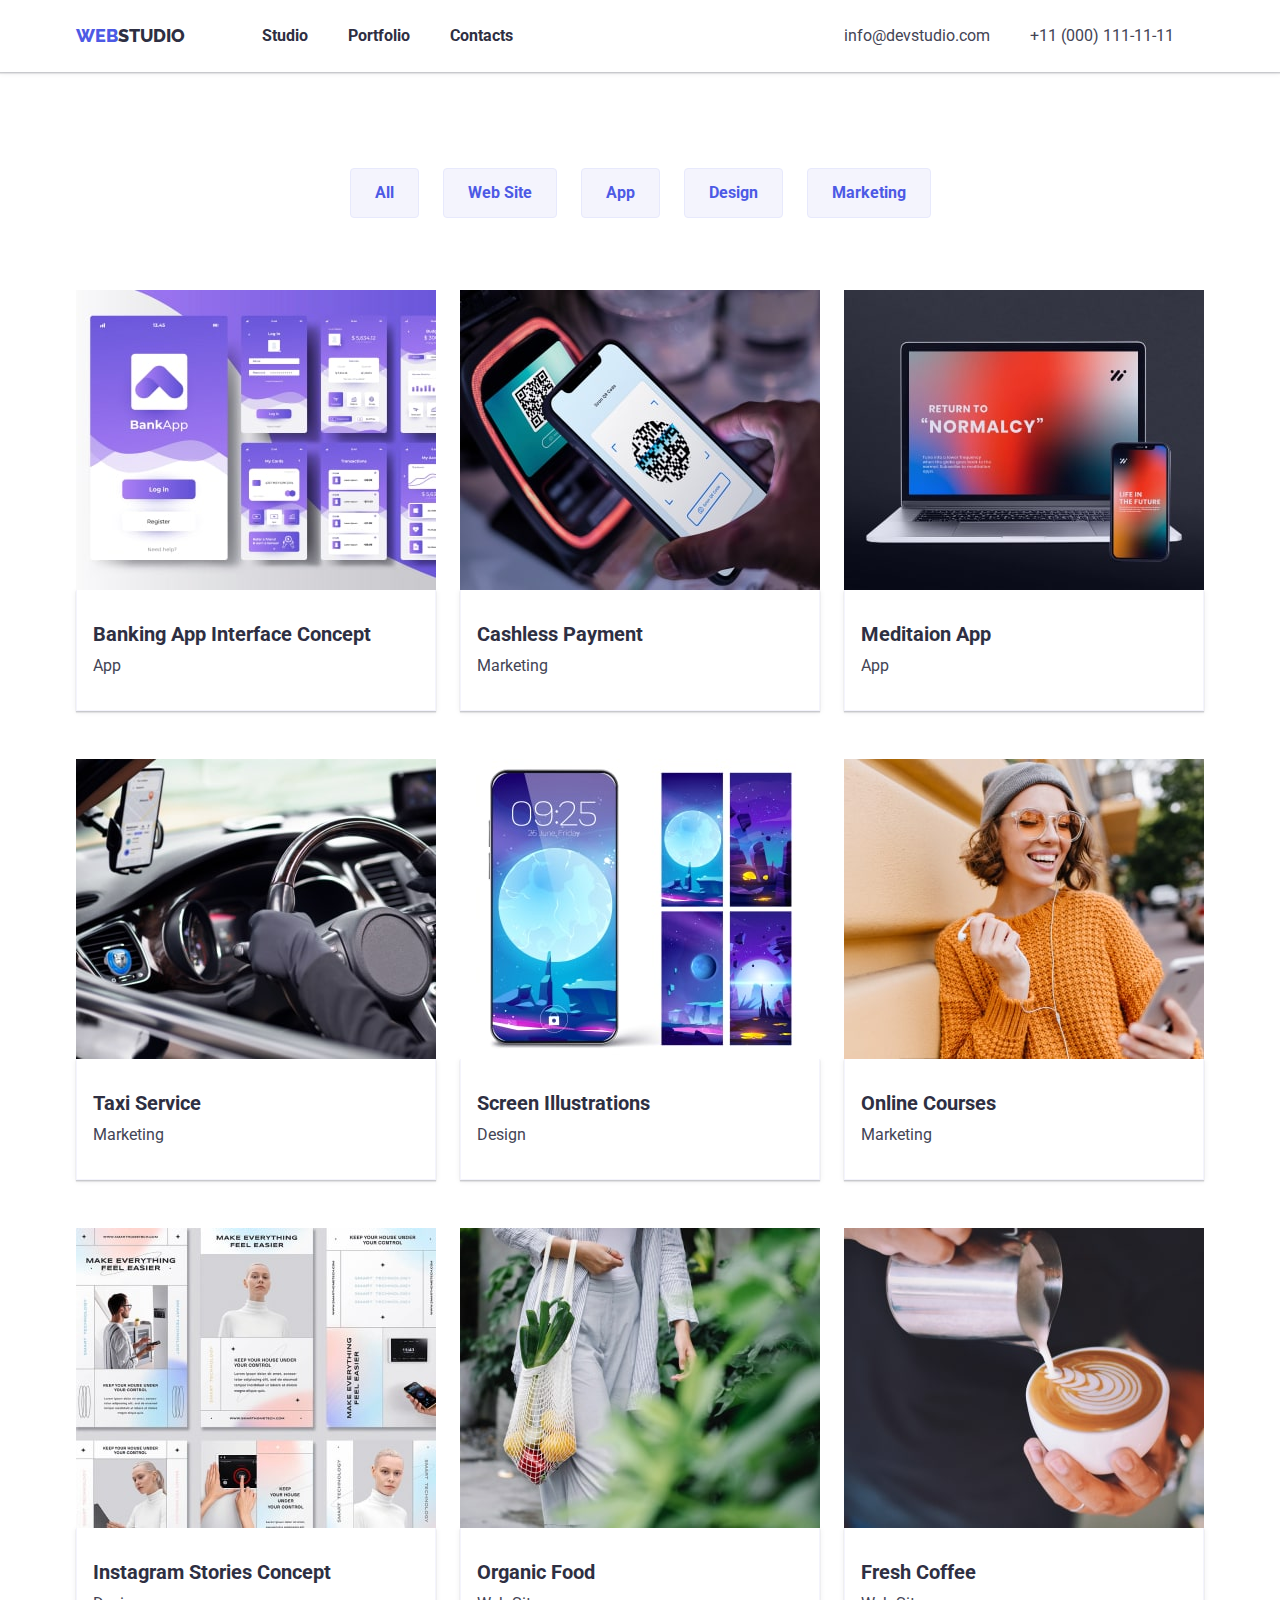
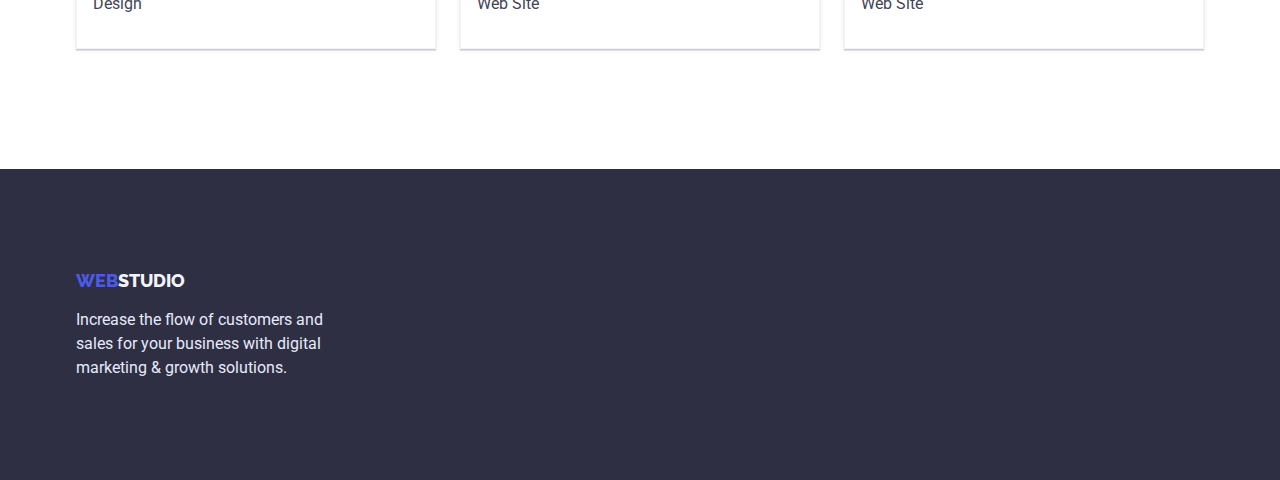
==== portfolio.html @ bf5d404d "add file" ====
<!DOCTYPE html>
<html lang="en">

<head>
    <meta charset="UTF-8">
    <meta http-equiv="X-UA-Compatible" content="IE=edge">
    <meta name="viewport" content="width=device-width, initial-scale=1.0">
    <title>Portfolio</title>
    <link rel="preconnect" href="https://fonts.googleapis.com">
    <link rel="preconnect" href="https://fonts.gstatic.com" crossorigin>
    <link href="https://fonts.googleapis.com/css2?family=Raleway:wght@700&family=Roboto:wght@400;500;700;900&display=swap" rel="stylesheet">
    <link rel="stylesheet" href="https://cdn.jsdelivr.net/npm/modern-normalize@1.1.0/modern-normalize.min.css">
    <link rel="stylesheet" href="./css/styles.css">
</head>

<body>
    <header class="header">
        <div class="container container-header">
            <a href="./index.html" class="logo"><span class="logo-web">web</span><span class="logo-studio">studio</span></a>

            <nav>
                <ul class="nav-list">
                    <li class="nav-item"><a href="./index.html" class="nav-page">Studio</a></li>
                    <li class="nav-item"><a href="./portfolio.html" class="nav-page">Portfolio</a></li>
                    <li class="nav-item"><a href="#" class="nav-page">Contacts</a></li>
                </ul>
            </nav>

            <ul class="contact-list">
                <li class="contact-item"><a href="mailto:info@devstudio.com" class="contact-link">info@devstudio.com</a></li>
                <li class="contact-item"><a href="tel:+110001111111" class="contact-link">+11 (000) 111-11-11</a></li>
            </ul>
        </div>
    </header>

    <main>
        <section class="portfolio-section">
            <div class="container">
                <h1 class="visually-hidden">Portfolio items</h1>
                <ul class="filter-button-list">
                    <li><button type="button" class="filter-button">All</button></li>
                    <li><button type="button" class="filter-button">Web Site</button></li>
                    <li><button type="button" class="filter-button">App</button></li>
                    <li><button type="button" class="filter-button">Design</button></li>
                    <li><button type="button" class="filter-button">Marketing</button></li>
                </ul>

                <ul class="portfolio-list">
                    <li class="portfolio-item">
                        <a href="#" class="portfolio-item-page">
                            <img src="./images/bankingapp.jpg" alt="Banking App" width="360" class="portfolio-item-photo">
                            <div class="portfolio-item-text">
                                <h3 class="portfolio-item-title">Banking App Interface Concept</h3>
                                <p class="portfolio-item-filter">App</p>
                            </div>
                        </a>
                    </li>

                    <li class="portfolio-item">
                        <a href="#" class="portfolio-item-page">
                            <img src="./images/cashless.jpg" alt="Cashless Payment" width="360" class="portfolio-item-photo">
                            <div class="portfolio-item-text"> 
                                <h3 class="portfolio-item-title">Cashless Payment</h3>
                                <p class="portfolio-item-filter">Marketing</p>
                            </div>
                        </a>
                    </li>

                    <li class="portfolio-item">
                        <a href="#" class="portfolio-item-page">
                            <img src="./images/meditaionapp.jpg" alt="Meditaion App" width="360" class="portfolio-item-photo">
                            <div class="portfolio-item-text"> 
                                <h3 class="portfolio-item-title">Meditaion App</h3>
                                <p class="portfolio-item-filter">App</p>
                            </div>
                        </a>
                    </li>

                    <li class="portfolio-item">
                        <a href="#" class="portfolio-item-page">
                            <img src="./images/taxi.jpg" alt="Taxi Service" width="360" class="portfolio-item-photo">
                            <div class="portfolio-item-text"> 
                                <h3 class="portfolio-item-title">Taxi Service</h3>
                                <p class="portfolio-item-filter">Marketing</p>
                            </div>
                        </a>
                    </li>

                    <li class="portfolio-item">
                        <a href="#" class="portfolio-item-page">
                            <img src="./images/screen.jpg" alt="Screen Illustrations" width="360" class="portfolio-item-photo">
                            <div class="portfolio-item-text"> 
                                <h3 class="portfolio-item-title">Screen Illustrations</h3>
                                <p class="portfolio-item-filter">Design</p>
                            </div>
                        </a>
                    </li>

                    <li class="portfolio-item">
                        <a href="#" class="portfolio-item-page">
                            <img src="./images/online.jpg" alt="Online Courses" width="360" class="portfolio-item-photo">
                            <div class="portfolio-item-text"> 
                                <h3 class="portfolio-item-title">Online Courses</h3>
                                <p class="portfolio-item-filter">Marketing</p>
                            </div>
                        </a>
                    </li>

                    <li class="portfolio-item">
                        <a href="#" class="portfolio-item-page">
                            <img src="./images/instagram.jpg" alt="Instagram Stories Concept" width="360" class="portfolio-item-photo">
                            <div class="portfolio-item-text"> 
                                <h3 class="portfolio-item-title">Instagram Stories Concept</h3>
                                <p class="portfolio-item-filter">Design</p>
                            </div>
                        </a>
                    </li>

                    <li class="portfolio-item">
                        <a href="#" class="portfolio-item-page">
                            <img src="./images/organicfood.jpg" alt="Organic Food" width="360" class="portfolio-item-photo">
                            <div class="portfolio-item-text"> 
                                <h3 class="portfolio-item-title">Organic Food</h3>
                                <p class="portfolio-item-filter">Web Site</p>
                            </div>
                        </a>
                    </li>

                    <li class="portfolio-item">
                        <a href="#" class="portfolio-item-page">
                            <img src="./images/freshcoffee.jpg" alt="Fresh Coffee" width="360" class="portfolio-item-photo">
                            <div class="portfolio-item-text"> 
                                <h3 class="portfolio-item-title">Fresh Coffee</h3>
                                <p class="portfolio-item-filter">Web Site</p>
                            </div>
                        </a>
                    </li>
                </ul>
            </div>
        </section>
    </main>
    
    <footer class="footer">
        <div class="container footer-container">
            <a href="./index.html" class="logo"><span class="logo-web">web</span><span class="logo-studio-footer">studio</span></a>
            <p class="footer-text">Increase the flow of customers and sales for your business with digital marketing & growth solutions.</p>
        </div>
    </footer>
</body>
</html>
---- css/styles.css ----
:root{
    --neutral-color: #FFFFFF;
    --iris-color: #4D5AE5;
    --navyblue-color: #2E2F42;
    --green-color: #31D0AA;
    --slate-color: #434455;
    --lightslate-color: #8E8F99;
    --coornflower-color: #E7E9FC;
    --cloud-color: #F4F4FD;
    --button-click-color: #404BBF;
}

a {
    text-decoration: none;
    color: inherit;
}

p, h1, h2, h3, h4, h5, h6 {
    margin: 0;
}

button {
    cursor: pointer;
}

ul, ol {
    list-style: none;
    margin: 0;
    padding: 0;
}

img {
    display: block;
    max-width: 100%;
    height: auto;
}

.container{
    width: 1158px;
    margin: 0 auto;
    padding: 0 15px;
}

/* body */

body{
    background-color: var(--neutral-color);
    color: var(--navyblue-color);
    font-family: 'Roboto', sans-serif;
}

/* ---header--- */
.header{
    box-shadow: 0px 2px 1px rgba(46, 47, 66, 0.08), 0px 1px 1px rgba(46, 47, 66, 0.16), 0px 1px 6px rgba(46, 47, 66, 0.08);
     padding-top: 24px;
    padding-bottom: 24px;
}


.container-header{
    display: flex;
    align-items: center;
}   

.logo{
    text-transform: uppercase;
    font-family: 'Raleway', sans-serif;
    font-weight: 800;
    font-size: 18px;
    line-height: 1.3;
}

.logo-web{
    color: var(--iris-color);
}

.logo-studio{
    color: var(--navyblue-color);
}

.nav-list{
    display: flex;
    margin: 0 331px 0 77px;
    gap: 40px;
}

.nav-page{
    color: var(--navyblue-color);
    font-weight: 700;
    font-size: 16px;
    line-height: 1.5;
}

.nav-page:hover{
    color: var(--slate-color);
}

.nav-page:active{
    color:var(--iris-color);
}

.contact-list{
    display: flex;
    gap: 40px;
}

.contact-link{
    color: var(--slate-color);
    font-weight: 400;
    font-size: 16px;
    line-height: 1.5;
}

.contact-link:hover, .contact-link:focus{
    color: var(--iris-color);
}

/* ---main--- */

/* ===main-section=== */

.main-section{
    background-color: var(--navyblue-color);
    padding: 192px 0;
}

.main-container{

}

.main-title{
    color: var(--neutral-color);
    font-weight: 700;
    font-size: 56px;
    line-height: 1;
    max-width: 492px;
    margin: 0 auto;
    margin-bottom: 48px;
    text-align: center;
}

.order-button{
    background-color: var(--iris-color);
    color: var(--neutral-color);
    font-family: 'Roboto', sans-serif;
    font-weight: 700;
    font-size: 16px;
    line-height: 1.2;
    border: none;
    border-radius: 4px;
    box-shadow: 0px 4px 4px rgba(0, 0, 0, 0.15);
    padding: 16px 32px;
    display: block;
    margin: 0 auto;
    }

.order-button:hover, .order-button:focus {
    background-color: var(--button-click-color);
}

.order-button:active{
    background-color: var(--button-click-color);
}

/* ===advantage-section=== */

.visually-hidden{
    position: absolute;
    width: 1px;
    height: 1px;
    margin: -1px;
    border: 0;
    padding: 0;
    white-space: nowrap;
    clip-path: inset(100%);
    clip: rect(0 0 0 0);
    overflow: hidden;
}

.advantage-section{
    padding: 120px 0;
}

.advantage-container{
    
}

.advantage-list{
    display: flex;
    gap: 24px;
}

.advantage-item{
    width: 264px;
}

.title-advantage{
    color: var(--navyblue-color);
    font-weight: 700;
    font-size: 20px;
    line-height: 1.2;
    margin-bottom: 8px;
}

.advantage-text{
    color: var(--slate-color);
    font-size: 16px;
    line-height: 1.5;
}

/* ===product-seclion=== */

.product-seclion{
    padding-bottom: 120px;
}

.title-products{
    color: var(--navyblue-color);
    font-weight: 700;
    font-size: 36px;
    line-height: 1.1;
    text-align: center;
    margin-bottom: 72px;
}

.product-list{
    display: flex;
    gap: 24px;
}

/* ===team-section=== */

.team-section{
    background-color: var(--cloud-color);
    padding: 120px 0;
}

.title-team{
    color: var(--navyblue-color);
    font-weight: 700;
    font-size: 36px;
    line-height: 1.1;
    text-align: center;
    margin-bottom: 72px;
}

.team-list{
    display: flex;
    gap: 24px;
}

.team-item{
    box-shadow: 0px 1px 6px rgba(46, 47, 66, 0.08), 0px 1px 1px rgba(46, 47, 66, 0.16), 0px 2px 1px rgba(46, 47, 66, 0.08);
    border-radius: 0px 0px 4px 4px;
}

.employee-information{
    background-color: var(--neutral-color);
    text-align: center;
    padding: 32px 0;
    border-radius: 0px 0px 4px 4px;
}

.employee-fullname{
    color: var(--navyblue-color);
    font-weight: 700;
    font-size: 20px;
    line-height: 1.2;
    margin-bottom: 8px;
}

.employee-position{
    color: var(--slate-color);
    font-size: 16px;
    line-height: 1.5;
}

/* ---footer--- */

.footer{
    background-color: var(--navyblue-color);
    padding: 100px 0;
}

.footer-container{
}

.logo-studio-footer{
    color: var(--cloud-color);
}

.footer-text{
    color: var(--coornflower-color);
    font-size: 16px;
    line-height: 1.5;
    width: 264px;
    margin-top: 16px;
}

 /* portfolio */

 .portfolio-section{
   padding-top: 96px; 
padding-bottom: 120px;
 }

 .filter-button-list{
    display: flex;
    gap: 24px;
    margin-bottom: 72px;
    justify-content: center;
 }

.filter-button{
    background-color: var(--cloud-color);
    color: var(--iris-color);
    font-family: 'Roboto', sans-serif;
    font-weight: 700;
    font-size: 16px;
    line-height: 1.5;
    border: 1px solid var(--coornflower-color);
    padding: 12px 24px;
    border-radius: 4px;
}

.filter-button:hover, .filter-button:focus{
    background-color: var(--iris-color);
    color: var(--neutral-color);
}

.portfolio-list{
    display: flex;
    flex-wrap: wrap;
    column-gap: 24px;
    row-gap: 48px;
}

.portfolio-item{
    
}

.portfolio-item-text{
    padding: 32px 16px;
    border: 0.5px solid var(--cloud-color);
    border-top: none;
    box-shadow: 0px 1px 6px rgba(46, 47, 66, 0.08), 0px 1px 1px rgba(46, 47, 66, 0.16), 0px 2px 1px rgba(46, 47, 66, 0.08);
}

.portfolio-item-title{
    color: var(--navyblue-color);
    font-weight: 700;
    font-size: 20px;
    line-height: 1.2;
    margin-bottom: 8px;
}

.portfolio-item-filter{
    color: var(--slate-color);
    font-weight: 400;
    font-size: 16px;
    line-height: 1.5;
}
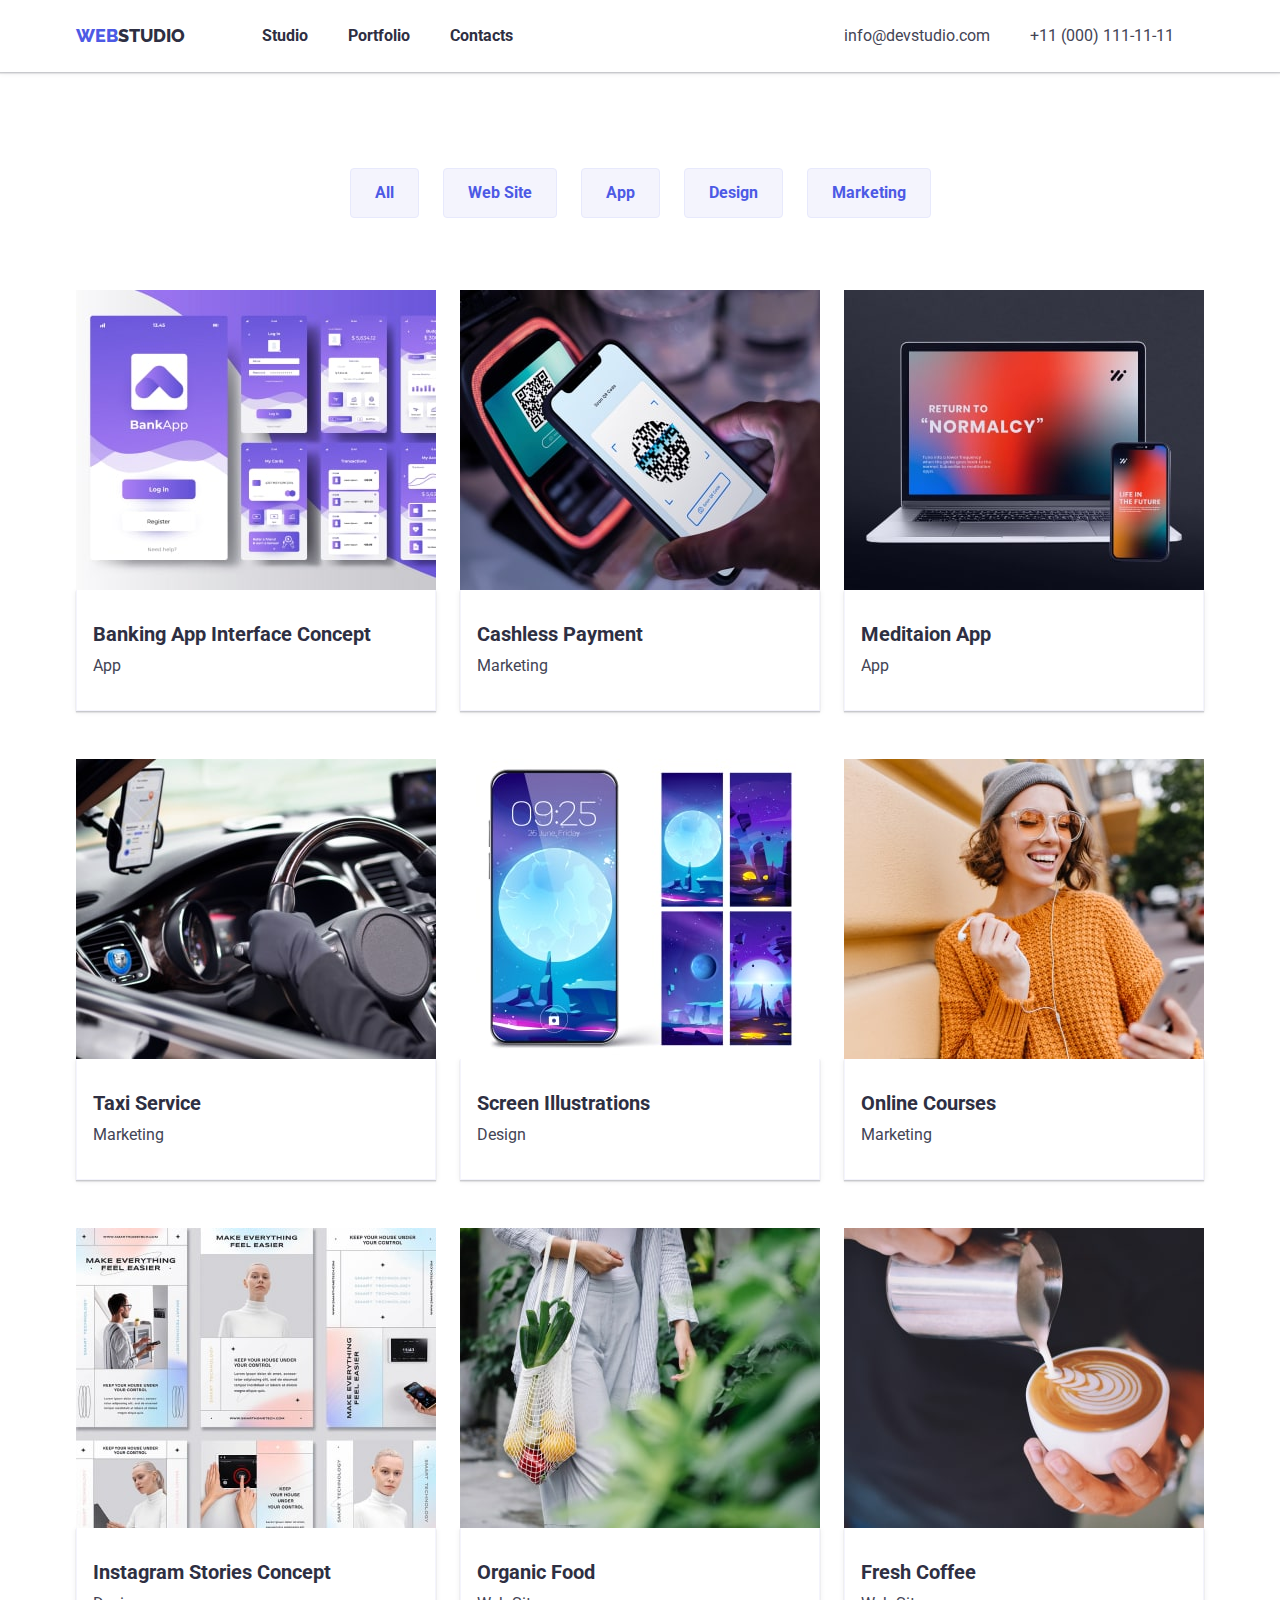
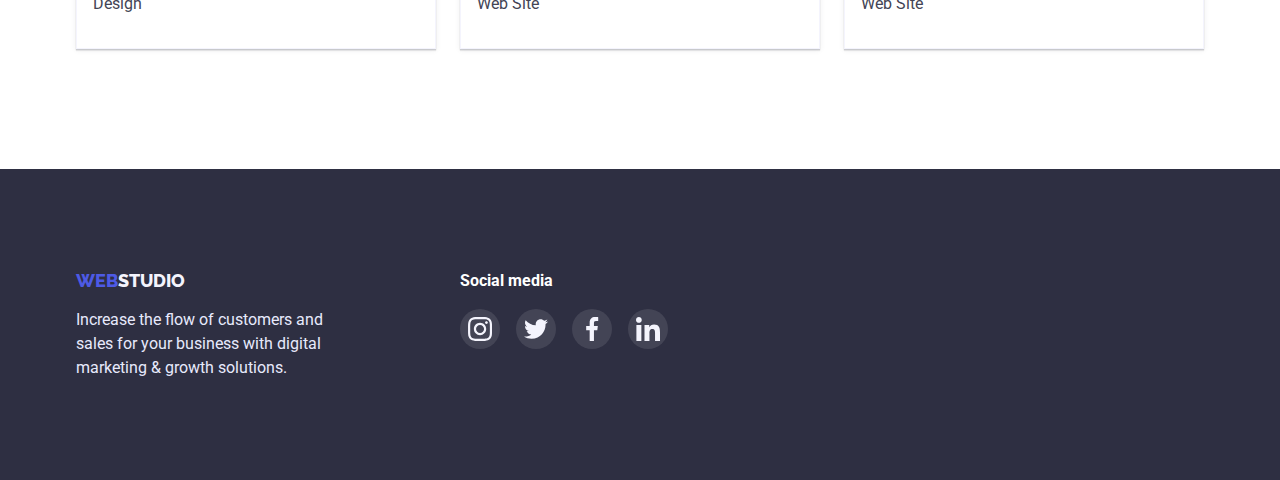
==== commit eb03c3bb: "add hover and focus" ====
--- a/portfolio.html
+++ b/portfolio.html
@@ -142,8 +142,49 @@
     
     <footer class="footer">
         <div class="container footer-container">
-            <a href="./index.html" class="logo"><span class="logo-web">web</span><span class="logo-studio-footer">studio</span></a>
-            <p class="footer-text">Increase the flow of customers and sales for your business with digital marketing & growth solutions.</p>
+            <div class="footer-container-information">
+                <a href="./index.html" class="logo"><span class="logo-web">web</span><span
+                        class="logo-studio-footer">studio</span></a>
+                <p class="footer-text">Increase the flow of customers and sales for your business with digital marketing &
+                    growth solutions.</p>
+            </div>
+    
+            <div class="footer-container-social">
+                <p class="footer-text-social">Social media</p>
+                <ul class="footer-social-list">
+                    <li class="footer-social-list-item">
+                        <a href="#" class="footer-social-list-item-link">
+                            <svg class="footer-social-list-item-icon" width="24" height="24">
+                                <use href="./images/icons.svg#icon-instagram-2"></use>
+                            </svg>
+                        </a>
+                    </li>
+    
+                    <li class="footer-social-list-item">
+                        <a href="#" class="footer-social-list-item-link">
+                            <svg class="footer-social-list-item-icon" width="24" height="24">
+                                <use href="./images/icons.svg#icon-twitter-1"></use>
+                            </svg>
+                        </a>
+                    </li>
+    
+                    <li class="footer-social-list-item">
+                        <a href="#" class="footer-social-list-item-link">
+                            <svg class="footer-social-list-item-icon" width="24" height="24">
+                                <use href="./images/icons.svg#icon-facebook-1"></use>
+                            </svg>
+                        </a>
+                    </li>
+    
+                    <li class="footer-social-list-item">
+                        <a href="#" class="footer-social-list-item-link">
+                            <svg class="footer-social-list-item-icon" width="24" height="24">
+                                <use href="./images/icons.svg#icon-linkedin-1"></use>
+                            </svg>
+                        </a>
+                    </li>
+                </ul>
+            </div>
         </div>
     </footer>
 </body>
--- a/css/styles.css
+++ b/css/styles.css
@@ -52,7 +52,8 @@
 /* ---header--- */
 .header{
     box-shadow: 0px 2px 1px rgba(46, 47, 66, 0.08), 0px 1px 1px rgba(46, 47, 66, 0.16), 0px 1px 6px rgba(46, 47, 66, 0.08);
-     padding-top: 24px;
+    
+    padding-top: 24px;
     padding-bottom: 24px;
 }
 
@@ -80,8 +81,8 @@
 
 .nav-list{
     display: flex;
+    gap: 40px;
     margin: 0 331px 0 77px;
-    gap: 40px;
 }
 
 .nav-page{
@@ -120,8 +121,14 @@
 /* ===main-section=== */
 
 .main-section{
+    max-width: 1440px;
+    margin: 0 auto;
     background-color: var(--navyblue-color);
     padding: 192px 0;
+    background-image: linear-gradient(rgba(46, 47, 66, 0.7), rgba(46, 47, 66, 0.7)), 
+        url("../images/people-office1.jpg");
+    background-size: cover;
+    background-repeat: no-repeat;
 }
 
 .main-container{
@@ -133,10 +140,13 @@
     font-weight: 700;
     font-size: 56px;
     line-height: 1;
+    
     max-width: 492px;
+    text-align: center;
+
     margin: 0 auto;
     margin-bottom: 48px;
-    text-align: center;
+    
 }
 
 .order-button{
@@ -146,16 +156,19 @@
     font-weight: 700;
     font-size: 16px;
     line-height: 1.2;
+
+    display: block;
     border: none;
     border-radius: 4px;
     box-shadow: 0px 4px 4px rgba(0, 0, 0, 0.15);
+    
     padding: 16px 32px;
-    display: block;
     margin: 0 auto;
     }
 
 .order-button:hover, .order-button:focus {
     background-color: var(--button-click-color);
+    box-shadow: 0px 4px 4px rgba(0, 0, 0, 0.15);
 }
 
 .order-button:active{
@@ -194,11 +207,27 @@
     width: 264px;
 }
 
+.advantage-item-background-icon{
+    background: var(--cloud-color);
+    border-radius: 4px;
+    display: flex;
+    justify-content: center;
+
+    padding-top: 24px;
+    padding-bottom: 24px;
+    margin-bottom: 8px;
+}
+
+.advantage-item-icon{
+
+}
+
 .title-advantage{
     color: var(--navyblue-color);
     font-weight: 700;
     font-size: 20px;
     line-height: 1.2;
+
     margin-bottom: 8px;
 }
 
@@ -220,6 +249,7 @@
     font-size: 36px;
     line-height: 1.1;
     text-align: center;
+
     margin-bottom: 72px;
 }
 
@@ -232,6 +262,7 @@
 
 .team-section{
     background-color: var(--cloud-color);
+
     padding: 120px 0;
 }
 
@@ -241,6 +272,7 @@
     font-size: 36px;
     line-height: 1.1;
     text-align: center;
+
     margin-bottom: 72px;
 }
 
@@ -256,9 +288,10 @@
 
 .employee-information{
     background-color: var(--neutral-color);
+    border-radius: 0px 0px 4px 4px;
     text-align: center;
+
     padding: 32px 0;
-    border-radius: 0px 0px 4px 4px;
 }
 
 .employee-fullname{
@@ -266,6 +299,7 @@
     font-weight: 700;
     font-size: 20px;
     line-height: 1.2;
+
     margin-bottom: 8px;
 }
 
@@ -275,15 +309,103 @@
     line-height: 1.5;
 }
 
+.employee-social-list{
+    display: flex;
+    justify-content: center;
+    
+    gap: 24px;
+    margin-top: 12px;
+}
+
+.employee-social-list-item{
+
+}
+
+.employee-social-list-item-link{
+    background-color: var(--iris-color);
+    display: flex;
+    justify-content: center;
+    align-items: center;
+    
+    width: 40px;
+    height: 40px;
+    
+    border-radius: 50%;
+}
+
+.employee-social-list-item-icon{
+    fill: var(--cloud-color);
+}
+
+/* ===customers-section===  */
+
+.customers-section{
+    padding-top: 120px;
+    padding-bottom: 120px;
+}
+
+.customers-container{
+    text-align: center;
+}
+
+.customers-title {
+    color: var(--navyblue-color);
+    font-weight: 700;
+    font-size: 36px;
+    line-height: 1.2;
+
+    margin-bottom: 72px;
+}
+
+.customers-list {
+    display: flex;
+    justify-content: center;
+    gap: 24px;
+}
+
+.customers-list-item {
+
+}
+
+.customers-list-item-link {
+    display: flex;
+    width: 100%;
+    height: 100%;
+
+    border: 1px solid var(--lightslate-color);
+    border-radius: 4px;
+
+    padding: 16px 32px;
+}
+
+.customers-list-item-icon {
+    fill: var(--lightslate-color);
+}
+
+.customers-list-item-link:hover,
+.customers-list-item-link:focus {
+    border-color: var(--iris-color);
+}
+
+.customers-list-item-link:hover .customers-list-item-icon, 
+.customers-list-item-link:focus .customers-list-item-icon{
+    fill: var(--iris-color);
+}
+
 /* ---footer--- */
 
 .footer{
     background-color: var(--navyblue-color);
+
     padding: 100px 0;
 }
 
 .footer-container{
-}
+    display: flex;
+    gap: 120px;
+}
+
+.footer-container-information{}
 
 .logo-studio-footer{
     color: var(--cloud-color);
@@ -294,21 +416,64 @@
     font-size: 16px;
     line-height: 1.5;
     width: 264px;
+    
     margin-top: 16px;
 }
 
+.footer-container-social{}
+
+.footer-text-social {
+    color: var(--neutral-color);
+    font-weight: 700;
+    font-size: 16px;
+    line-height: 1.5;
+
+    margin-bottom: 16px;
+}
+
+.footer-social-list {
+    display: flex;
+    gap: 16px;
+}
+
+.footer-social-list-item {
+
+}
+
+.footer-social-list-item-link {
+    background-color: rgba(255, 255, 255, 0.1);
+    display: flex;
+    justify-content: center;
+    align-items: center;
+
+    width: 40px;
+    height: 40px;
+
+    border-radius: 50%;
+}
+
+.footer-social-list-item-icon {
+    fill: var(--cloud-color);
+}
+
+.footer-social-list-item-link:hover,
+.footer-social-list-item-link:focus{
+    background-color: var(--green-color);
+}
+
  /* portfolio */
 
  .portfolio-section{
-   padding-top: 96px; 
-padding-bottom: 120px;
+    padding-top: 96px; 
+    padding-bottom: 120px;
  }
 
  .filter-button-list{
     display: flex;
+    justify-content: center;
+    
     gap: 24px;
     margin-bottom: 72px;
-    justify-content: center;
  }
 
 .filter-button{
@@ -318,19 +483,23 @@
     font-weight: 700;
     font-size: 16px;
     line-height: 1.5;
+    
     border: 1px solid var(--coornflower-color);
+    border-radius: 4px;
+
     padding: 12px 24px;
-    border-radius: 4px;
 }
 
 .filter-button:hover, .filter-button:focus{
     background-color: var(--iris-color);
     color: var(--neutral-color);
+    box-shadow: 0px 3px 1px rgba(0, 0, 0, 0.1), 0px 2px 1px rgba(0, 0, 0, 0.08), 0px 2px 2px rgba(0, 0, 0, 0.12);
 }
 
 .portfolio-list{
     display: flex;
     flex-wrap: wrap;
+    
     column-gap: 24px;
     row-gap: 48px;
 }
@@ -339,11 +508,17 @@
     
 }
 
+.portfolio-item:hover,
+ .portfolio-item:focus{
+    box-shadow: 0px 1px 6px rgba(46, 47, 66, 0.08), 0px 1px 1px rgba(46, 47, 66, 0.16), 0px 2px 1px rgba(46, 47, 66, 0.08);
+ }
+
 .portfolio-item-text{
-    padding: 32px 16px;
     border: 0.5px solid var(--cloud-color);
     border-top: none;
     box-shadow: 0px 1px 6px rgba(46, 47, 66, 0.08), 0px 1px 1px rgba(46, 47, 66, 0.16), 0px 2px 1px rgba(46, 47, 66, 0.08);
+    
+    padding: 32px 16px;
 }
 
 .portfolio-item-title{
@@ -351,6 +526,7 @@
     font-weight: 700;
     font-size: 20px;
     line-height: 1.2;
+
     margin-bottom: 8px;
 }
 
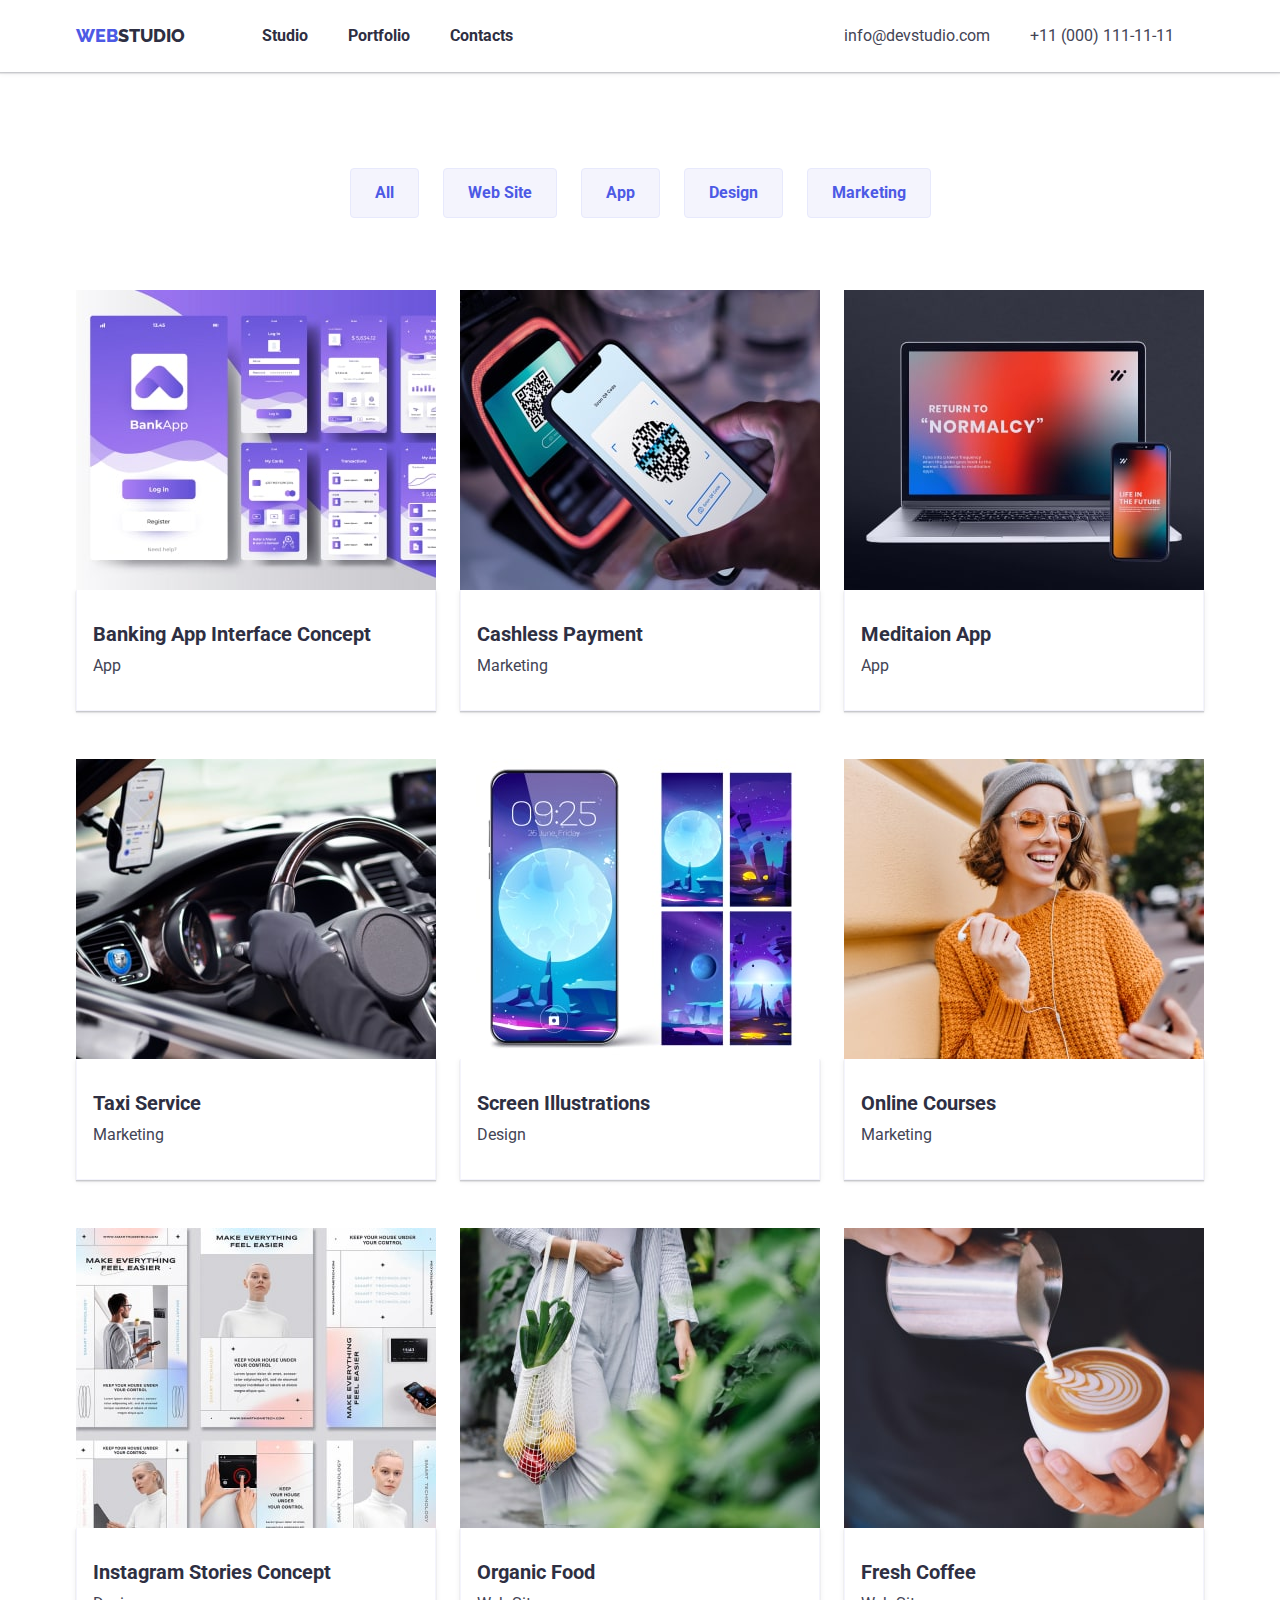
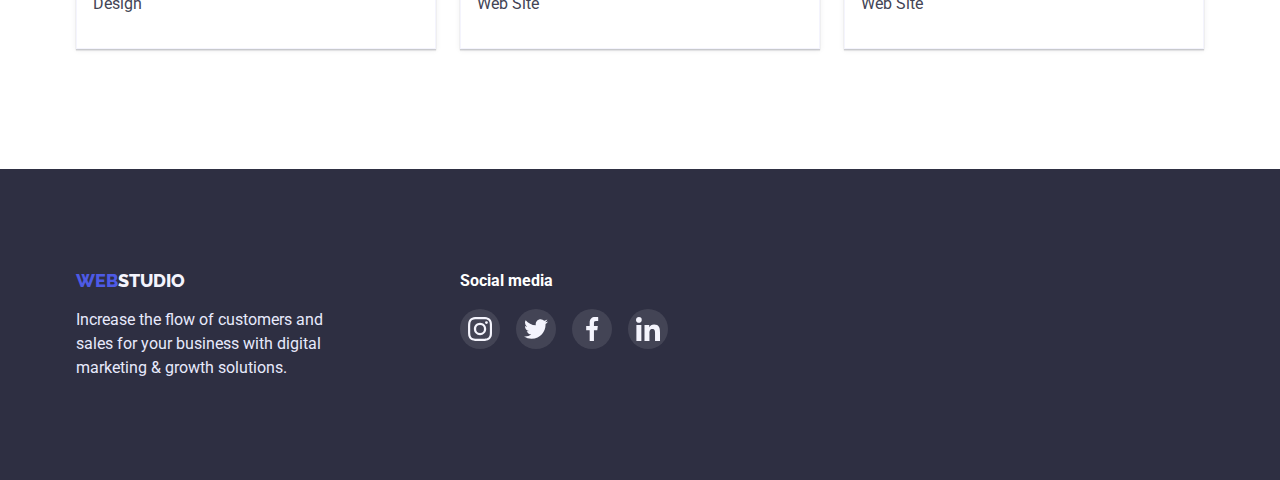
==== commit 67e62f32: "add final changes" ====
--- a/portfolio.html
+++ b/portfolio.html
@@ -35,14 +35,14 @@
 
     <main>
         <section class="portfolio-section">
-            <div class="container">
+            <div class="container portfolio-container">
                 <h1 class="visually-hidden">Portfolio items</h1>
                 <ul class="filter-button-list">
-                    <li><button type="button" class="filter-button">All</button></li>
-                    <li><button type="button" class="filter-button">Web Site</button></li>
-                    <li><button type="button" class="filter-button">App</button></li>
-                    <li><button type="button" class="filter-button">Design</button></li>
-                    <li><button type="button" class="filter-button">Marketing</button></li>
+                    <li><button type="button" class="filter-button-list-item">All</button></li>
+                    <li><button type="button" class="filter-button-list-item">Web Site</button></li>
+                    <li><button type="button" class="filter-button-list-item">App</button></li>
+                    <li><button type="button" class="filter-button-list-item">Design</button></li>
+                    <li><button type="button" class="filter-button-list-item">Marketing</button></li>
                 </ul>
 
                 <ul class="portfolio-list">
--- a/css/styles.css
+++ b/css/styles.css
@@ -57,7 +57,6 @@
     padding-bottom: 24px;
 }
 
-
 .container-header{
     display: flex;
     align-items: center;
@@ -85,6 +84,8 @@
     margin: 0 331px 0 77px;
 }
 
+.nav-item{}
+
 .nav-page{
     color: var(--navyblue-color);
     font-weight: 700;
@@ -104,6 +105,8 @@
     display: flex;
     gap: 40px;
 }
+
+.contact-item{}
 
 .contact-link{
     color: var(--slate-color);
@@ -131,9 +134,7 @@
     background-repeat: no-repeat;
 }
 
-.main-container{
-
-}
+.main-container{}
 
 .main-title{
     color: var(--neutral-color);
@@ -146,7 +147,6 @@
 
     margin: 0 auto;
     margin-bottom: 48px;
-    
 }
 
 .order-button{
@@ -176,6 +176,10 @@
 }
 
 /* ===advantage-section=== */
+
+.advantage-section {
+    padding: 120px 0;
+}
 
 .visually-hidden{
     position: absolute;
@@ -190,24 +194,18 @@
     overflow: hidden;
 }
 
-.advantage-section{
-    padding: 120px 0;
-}
-
-.advantage-container{
-    
-}
+.advantage-container {}
 
 .advantage-list{
     display: flex;
     gap: 24px;
 }
 
-.advantage-item{
+.advantage-list-item {
     width: 264px;
 }
 
-.advantage-item-background-icon{
+.advantage-list-item-background-icon {
     background: var(--cloud-color);
     border-radius: 4px;
     display: flex;
@@ -218,11 +216,9 @@
     margin-bottom: 8px;
 }
 
-.advantage-item-icon{
-
-}
-
-.title-advantage{
+.advantage-list-item-icon {}
+
+.advantage-list-item-title {
     color: var(--navyblue-color);
     font-weight: 700;
     font-size: 20px;
@@ -231,19 +227,22 @@
     margin-bottom: 8px;
 }
 
-.advantage-text{
+.advantage-list-item-text {
     color: var(--slate-color);
     font-size: 16px;
     line-height: 1.5;
 }
 
+
 /* ===product-seclion=== */
 
-.product-seclion{
+.product-seclion {
     padding-bottom: 120px;
 }
 
-.title-products{
+.products-container {}
+
+.products-title {
     color: var(--navyblue-color);
     font-weight: 700;
     font-size: 36px;
@@ -253,20 +252,26 @@
     margin-bottom: 72px;
 }
 
-.product-list{
+.product-list {
     display: flex;
     gap: 24px;
 }
 
+.product-list-item {}
+
+.product-list-photo {}
+
+
 /* ===team-section=== */
-
-.team-section{
+.team-section {
     background-color: var(--cloud-color);
-
+    
     padding: 120px 0;
 }
 
-.title-team{
+.team-comtainer {}
+
+.team-title {
     color: var(--navyblue-color);
     font-weight: 700;
     font-size: 36px;
@@ -276,15 +281,17 @@
     margin-bottom: 72px;
 }
 
-.team-list{
+.team-list {
     display: flex;
     gap: 24px;
 }
 
-.team-item{
+.team-list-item {
     box-shadow: 0px 1px 6px rgba(46, 47, 66, 0.08), 0px 1px 1px rgba(46, 47, 66, 0.16), 0px 2px 1px rgba(46, 47, 66, 0.08);
     border-radius: 0px 0px 4px 4px;
 }
+
+.employee-photo {}
 
 .employee-information{
     background-color: var(--neutral-color);
@@ -317,9 +324,7 @@
     margin-top: 12px;
 }
 
-.employee-social-list-item{
-
-}
+.employee-social-list-item{}
 
 .employee-social-list-item-link{
     background-color: var(--iris-color);
@@ -363,9 +368,7 @@
     gap: 24px;
 }
 
-.customers-list-item {
-
-}
+.customers-list-item {}
 
 .customers-list-item-link {
     display: flex;
@@ -393,34 +396,37 @@
 }
 
 /* ---footer--- */
-
-.footer{
+.footer {
     background-color: var(--navyblue-color);
-
+    
     padding: 100px 0;
 }
 
-.footer-container{
+.footer-container {
     display: flex;
     gap: 120px;
 }
 
-.footer-container-information{}
-
-.logo-studio-footer{
+.footer-container-information {}
+
+.logo {}
+
+.logo-web {}
+
+.logo-studio-footer {
     color: var(--cloud-color);
 }
 
-.footer-text{
+.footer-text {
     color: var(--coornflower-color);
     font-size: 16px;
     line-height: 1.5;
     width: 264px;
-    
+
     margin-top: 16px;
 }
 
-.footer-container-social{}
+.footer-container-social {}
 
 .footer-text-social {
     color: var(--neutral-color);
@@ -436,9 +442,7 @@
     gap: 16px;
 }
 
-.footer-social-list-item {
-
-}
+.footer-social-list-item {}
 
 .footer-social-list-item-link {
     background-color: rgba(255, 255, 255, 0.1);
@@ -460,6 +464,8 @@
 .footer-social-list-item-link:focus{
     background-color: var(--green-color);
 }
+
+
 
  /* portfolio */
 
@@ -468,6 +474,8 @@
     padding-bottom: 120px;
  }
 
+ .portfolio-container {}
+ 
  .filter-button-list{
     display: flex;
     justify-content: center;
@@ -476,7 +484,7 @@
     margin-bottom: 72px;
  }
 
-.filter-button{
+.filter-button-list-item{
     background-color: var(--cloud-color);
     color: var(--iris-color);
     font-family: 'Roboto', sans-serif;
@@ -490,7 +498,8 @@
     padding: 12px 24px;
 }
 
-.filter-button:hover, .filter-button:focus{
+.filter-button-list-item:hover, 
+.filter-button-list-item:focus{
     background-color: var(--iris-color);
     color: var(--neutral-color);
     box-shadow: 0px 3px 1px rgba(0, 0, 0, 0.1), 0px 2px 1px rgba(0, 0, 0, 0.08), 0px 2px 2px rgba(0, 0, 0, 0.12);
@@ -504,14 +513,12 @@
     row-gap: 48px;
 }
 
-.portfolio-item{
-    
-}
+.portfolio-item{}
 
 .portfolio-item:hover,
- .portfolio-item:focus{
+.portfolio-item:focus{
     box-shadow: 0px 1px 6px rgba(46, 47, 66, 0.08), 0px 1px 1px rgba(46, 47, 66, 0.16), 0px 2px 1px rgba(46, 47, 66, 0.08);
- }
+}
 
 .portfolio-item-text{
     border: 0.5px solid var(--cloud-color);
